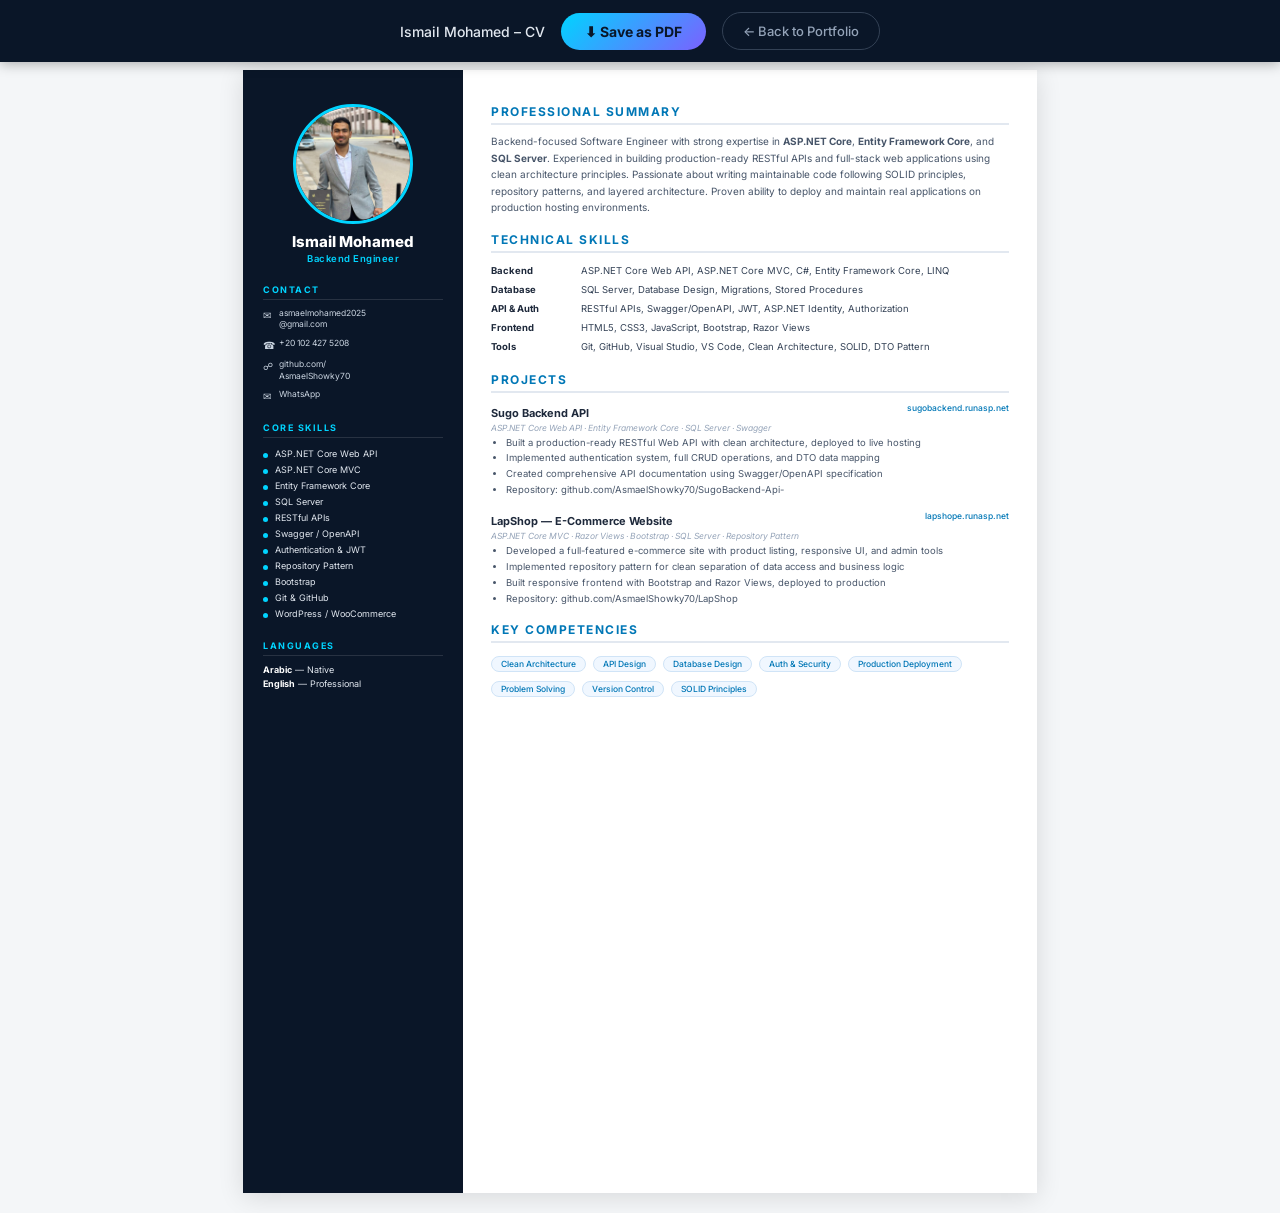
==== cv.html @ 2e8054b8 "Initial commit: Ismail Mohamed Portfolio Website - Modern dark-themed portfolio with hero section, p" ====
<!DOCTYPE html>
<html lang="en">

<head>
    <meta charset="UTF-8" />
    <meta name="viewport" content="width=device-width, initial-scale=1.0" />
    <title>Ismail Mohamed – CV</title>
    <link rel="preconnect" href="https://fonts.googleapis.com" />
    <link rel="preconnect" href="https://fonts.gstatic.com" crossorigin />
    <link href="https://fonts.googleapis.com/css2?family=Inter:wght@400;500;600;700;800&display=swap"
        rel="stylesheet" />
    <style>
        *,
        *::before,
        *::after {
            margin: 0;
            padding: 0;
            box-sizing: border-box;
        }

        html,
        body {
            font-family: 'Inter', 'Segoe UI', sans-serif;
            background: #f4f6f8;
            color: #1e293b;
            -webkit-print-color-adjust: exact !important;
            print-color-adjust: exact !important;
        }

        /* ===== CV Page – fixed A4 dimensions ===== */
        .cv-page {
            width: 794px;
            /* A4 at 96dpi */
            height: 1123px;
            /* A4 at 96dpi */
            margin: 20px auto;
            background: #fff;
            box-shadow: 0 4px 24px rgba(0, 0, 0, 0.12);
            overflow: hidden;
            position: relative;
        }

        /* ===== Two-column layout using absolute positioning (print-safe) ===== */
        .sidebar {
            position: absolute;
            top: 0;
            left: 0;
            width: 220px;
            height: 100%;
            background: #0a1628;
            color: #e2e8f0;
            padding: 34px 20px 24px;
        }

        .main-content {
            margin-left: 220px;
            padding: 34px 28px 24px;
        }

        /* ===== SIDEBAR STYLES ===== */
        .sidebar-photo {
            width: 120px;
            height: 120px;
            border-radius: 50%;
            border: 3px solid #00d4ff;
            object-fit: cover;
            object-position: center top;
            margin: 0 auto 8px;
            display: block;
        }

        .sidebar-name {
            text-align: center;
            font-size: 15px;
            font-weight: 800;
            color: #fff;
        }

        .sidebar-title {
            text-align: center;
            font-size: 9.5px;
            color: #00d4ff;
            font-weight: 600;
            letter-spacing: 0.5px;
            margin-top: 2px;
            margin-bottom: 20px;
        }

        .side-section {
            margin-bottom: 18px;
        }

        .side-section h3 {
            font-size: 9px;
            text-transform: uppercase;
            letter-spacing: 1.5px;
            color: #00d4ff;
            margin-bottom: 8px;
            padding-bottom: 4px;
            border-bottom: 1px solid rgba(255, 255, 255, 0.12);
        }

        .contact-item {
            display: table;
            width: 100%;
            margin-bottom: 7px;
            font-size: 8.5px;
            color: #cbd5e1;
            line-height: 1.35;
        }

        .ci-icon {
            display: table-cell;
            width: 16px;
            vertical-align: top;
            font-size: 10px;
            padding-top: 1px;
        }

        .ci-text {
            display: table-cell;
            vertical-align: top;
        }

        .contact-item a {
            color: #cbd5e1;
            text-decoration: none;
        }

        .skill-list {
            list-style: none;
        }

        .skill-list li {
            font-size: 9px;
            padding: 2.5px 0;
            color: #e2e8f0;
            padding-left: 12px;
            position: relative;
        }

        .skill-list li::before {
            content: '';
            position: absolute;
            left: 0;
            top: 7px;
            width: 5px;
            height: 5px;
            border-radius: 50%;
            background: #00d4ff;
        }

        .lang-item {
            font-size: 9px;
            color: #e2e8f0;
            margin-bottom: 3px;
        }

        .lang-item strong {
            color: #fff;
        }

        /* ===== MAIN CONTENT STYLES ===== */
        .main-section {
            margin-bottom: 16px;
        }

        .main-section h2 {
            font-size: 12px;
            text-transform: uppercase;
            letter-spacing: 1.5px;
            color: #0077b6;
            margin-bottom: 8px;
            padding-bottom: 4px;
            border-bottom: 2px solid #e2e8f0;
        }

        .summary-text {
            font-size: 10px;
            color: #475569;
            line-height: 1.65;
        }

        .skills-table {
            width: 100%;
            border-collapse: collapse;
            font-size: 9.5px;
        }

        .skills-table td {
            padding: 4px 0;
            vertical-align: top;
            color: #334155;
        }

        .skills-table td:first-child {
            width: 90px;
            font-weight: 700;
            color: #1e293b;
        }

        .project-block {
            margin-bottom: 12px;
        }

        .project-block:last-child {
            margin-bottom: 0;
        }

        .project-header {
            margin-bottom: 2px;
        }

        .project-header h3 {
            font-size: 11px;
            font-weight: 700;
            color: #1e293b;
            display: inline;
        }

        .project-link {
            font-size: 8.5px;
            color: #0077b6;
            font-weight: 500;
            float: right;
            margin-top: 2px;
        }

        .project-tech-line {
            font-size: 8.5px;
            color: #94a3b8;
            font-style: italic;
            margin-bottom: 3px;
            clear: both;
        }

        .project-block ul {
            padding-left: 15px;
            font-size: 9.5px;
            color: #475569;
            line-height: 1.55;
        }

        .project-block li {
            margin-bottom: 1px;
        }


        .badge {
            display: inline-block;
            padding: 2px 9px;
            background: #f0f7ff;
            border: 1px solid #d0e4f7;
            border-radius: 8px;
            font-size: 8.5px;
            color: #0077b6;
            font-weight: 500;
            margin: 0 3px 4px 0;
        }

        /* ===== Download Bar ===== */
        .download-bar {
            position: fixed;
            top: 0;
            left: 0;
            right: 0;
            background: #0a1628;
            padding: 12px 24px;
            display: flex;
            align-items: center;
            justify-content: center;
            gap: 16px;
            z-index: 100;
            box-shadow: 0 2px 12px rgba(0, 0, 0, 0.3);
        }

        .download-bar p {
            color: #e2e8f0;
            font-size: 14px;
            font-weight: 500;
        }

        .download-bar .btn-dl {
            padding: 10px 24px;
            background: linear-gradient(135deg, #00d4ff, #7b61ff);
            color: #0a1628;
            border: none;
            border-radius: 50px;
            font-size: 14px;
            font-weight: 700;
            cursor: pointer;
            transition: transform 0.2s, box-shadow 0.2s;
            font-family: inherit;
        }

        .download-bar .btn-dl:hover {
            transform: translateY(-2px);
            box-shadow: 0 4px 20px rgba(0, 212, 255, 0.4);
        }

        .download-bar .btn-back {
            padding: 10px 20px;
            background: transparent;
            color: #94a3b8;
            border: 1px solid #334155;
            border-radius: 50px;
            font-size: 13px;
            font-weight: 500;
            cursor: pointer;
            text-decoration: none;
            transition: all 0.2s;
        }

        .download-bar .btn-back:hover {
            color: #fff;
            border-color: #fff;
        }

        /* ===== PRINT STYLES ===== */
        @media print {
            @page {
                size: A4;
                margin: 0;
            }

            html,
            body {
                background: #fff !important;
                width: 210mm;
                height: 297mm;
            }

            .download-bar {
                display: none !important;
            }

            .cv-page {
                width: 210mm !important;
                height: 297mm !important;
                margin: 0 !important;
                box-shadow: none !important;
                page-break-after: avoid;
            }

            .sidebar {
                position: absolute !important;
                top: 0 !important;
                left: 0 !important;
                width: 58mm !important;
                height: 297mm !important;
                background: #0a1628 !important;
                -webkit-print-color-adjust: exact !important;
                print-color-adjust: exact !important;
            }

            .main-content {
                margin-left: 58mm !important;
            }

            .badge {
                background: #f0f7ff !important;
                border: 1px solid #d0e4f7 !important;
                -webkit-print-color-adjust: exact !important;
                print-color-adjust: exact !important;
            }

            .skill-list li::before {
                background: #00d4ff !important;
                -webkit-print-color-adjust: exact !important;
                print-color-adjust: exact !important;
            }
        }

        @media (max-width: 800px) {
            .cv-page {
                width: 100%;
                height: auto;
            }

            .sidebar {
                position: relative;
                width: 100%;
                height: auto;
            }

            .main-content {
                margin-left: 0;
            }
        }
    </style>
</head>

<body>

    <!-- Top Bar -->
    <div class="download-bar">
        <p>Ismail Mohamed – CV</p>
        <button class="btn-dl" onclick="window.print()">&#11015; Save as PDF</button>
        <a href="index.html" class="btn-back">&larr; Back to Portfolio</a>
    </div>

    <!-- CV Page -->
    <div class="cv-page" id="cvPage" style="margin-top: 70px;">

        <!-- SIDEBAR -->
        <div class="sidebar">
            <img src="img/profile.jpg" alt="Ismail Mohamed" class="sidebar-photo" />
            <div class="sidebar-name">Ismail Mohamed</div>
            <div class="sidebar-title">Backend Engineer</div>

            <!-- Contact -->
            <div class="side-section">
                <h3>Contact</h3>
                <div class="contact-item">
                    <span class="ci-icon">&#9993;</span>
                    <span class="ci-text"><a
                            href="mailto:asmaelmohamed2025@gmail.com">asmaelmohamed2025<br>@gmail.com</a></span>
                </div>
                <div class="contact-item">
                    <span class="ci-icon">&#9742;</span>
                    <span class="ci-text">+20 102 427 5208</span>
                </div>
                <div class="contact-item">
                    <span class="ci-icon">&#9741;</span>
                    <span class="ci-text"><a
                            href="https://github.com/AsmaelShowky70">github.com/<br>AsmaelShowky70</a></span>
                </div>
                <div class="contact-item">
                    <span class="ci-icon">&#9993;</span>
                    <span class="ci-text"><a href="https://wa.me/201024275208">WhatsApp</a></span>
                </div>
            </div>

            <!-- Skills -->
            <div class="side-section">
                <h3>Core Skills</h3>
                <ul class="skill-list">
                    <li>ASP.NET Core Web API</li>
                    <li>ASP.NET Core MVC</li>
                    <li>Entity Framework Core</li>
                    <li>SQL Server</li>
                    <li>RESTful APIs</li>
                    <li>Swagger / OpenAPI</li>
                    <li>Authentication &amp; JWT</li>
                    <li>Repository Pattern</li>
                    <li>Bootstrap</li>
                    <li>Git &amp; GitHub</li>
                    <li>WordPress / WooCommerce</li>
                </ul>
            </div>

            <!-- Languages -->
            <div class="side-section">
                <h3>Languages</h3>
                <div class="lang-item"><strong>Arabic</strong> &mdash; Native</div>
                <div class="lang-item"><strong>English</strong> &mdash; Professional</div>
            </div>
        </div>

        <!-- MAIN CONTENT -->
        <div class="main-content">

            <div class="main-section">
                <h2>Professional Summary</h2>
                <p class="summary-text">
                    Backend-focused Software Engineer with strong expertise in <strong>ASP.NET Core</strong>,
                    <strong>Entity Framework Core</strong>, and <strong>SQL Server</strong>. Experienced in building
                    production-ready RESTful APIs and full-stack web applications using clean architecture principles.
                    Passionate about writing maintainable code following SOLID principles, repository patterns, and
                    layered architecture. Proven ability to deploy and maintain real applications on production
                    hosting environments.
                </p>
            </div>

            <div class="main-section">
                <h2>Technical Skills</h2>
                <table class="skills-table">
                    <tr>
                        <td>Backend</td>
                        <td>ASP.NET Core Web API, ASP.NET Core MVC, C#, Entity Framework Core, LINQ</td>
                    </tr>
                    <tr>
                        <td>Database</td>
                        <td>SQL Server, Database Design, Migrations, Stored Procedures</td>
                    </tr>
                    <tr>
                        <td>API &amp; Auth</td>
                        <td>RESTful APIs, Swagger/OpenAPI, JWT, ASP.NET Identity, Authorization</td>
                    </tr>
                    <tr>
                        <td>Frontend</td>
                        <td>HTML5, CSS3, JavaScript, Bootstrap, Razor Views</td>
                    </tr>
                    <tr>
                        <td>Tools</td>
                        <td>Git, GitHub, Visual Studio, VS Code, Clean Architecture, SOLID, DTO Pattern</td>
                    </tr>
                </table>
            </div>

            <div class="main-section">
                <h2>Projects</h2>
                <div class="project-block">
                    <div class="project-header">
                        <h3>Sugo Backend API</h3>
                        <span class="project-link">sugobackend.runasp.net</span>
                    </div>
                    <div class="project-tech-line">ASP.NET Core Web API &middot; Entity Framework Core &middot; SQL
                        Server &middot; Swagger</div>
                    <ul>
                        <li>Built a production-ready RESTful Web API with clean architecture, deployed to live hosting
                        </li>
                        <li>Implemented authentication system, full CRUD operations, and DTO data mapping</li>
                        <li>Created comprehensive API documentation using Swagger/OpenAPI specification</li>
                        <li>Repository: github.com/AsmaelShowky70/SugoBackend-Api-</li>
                    </ul>
                </div>
                <div class="project-block">
                    <div class="project-header">
                        <h3>LapShop &mdash; E-Commerce Website</h3>
                        <span class="project-link">lapshope.runasp.net</span>
                    </div>
                    <div class="project-tech-line">ASP.NET Core MVC &middot; Razor Views &middot; Bootstrap &middot; SQL
                        Server &middot; Repository Pattern</div>
                    <ul>
                        <li>Developed a full-featured e-commerce site with product listing, responsive UI, and admin
                            tools</li>
                        <li>Implemented repository pattern for clean separation of data access and business logic</li>
                        <li>Built responsive frontend with Bootstrap and Razor Views, deployed to production</li>
                        <li>Repository: github.com/AsmaelShowky70/LapShop</li>
                    </ul>
                </div>
            </div>

            <div class="main-section">
                <h2>Key Competencies</h2>
                <div class="badges">
                    <span class="badge">Clean Architecture</span>
                    <span class="badge">API Design</span>
                    <span class="badge">Database Design</span>
                    <span class="badge">Auth &amp; Security</span>
                    <span class="badge">Production Deployment</span>
                    <span class="badge">Problem Solving</span>
                    <span class="badge">Version Control</span>
                    <span class="badge">SOLID Principles</span>
                </div>
            </div>

        </div>
    </div>

</body>

</html>
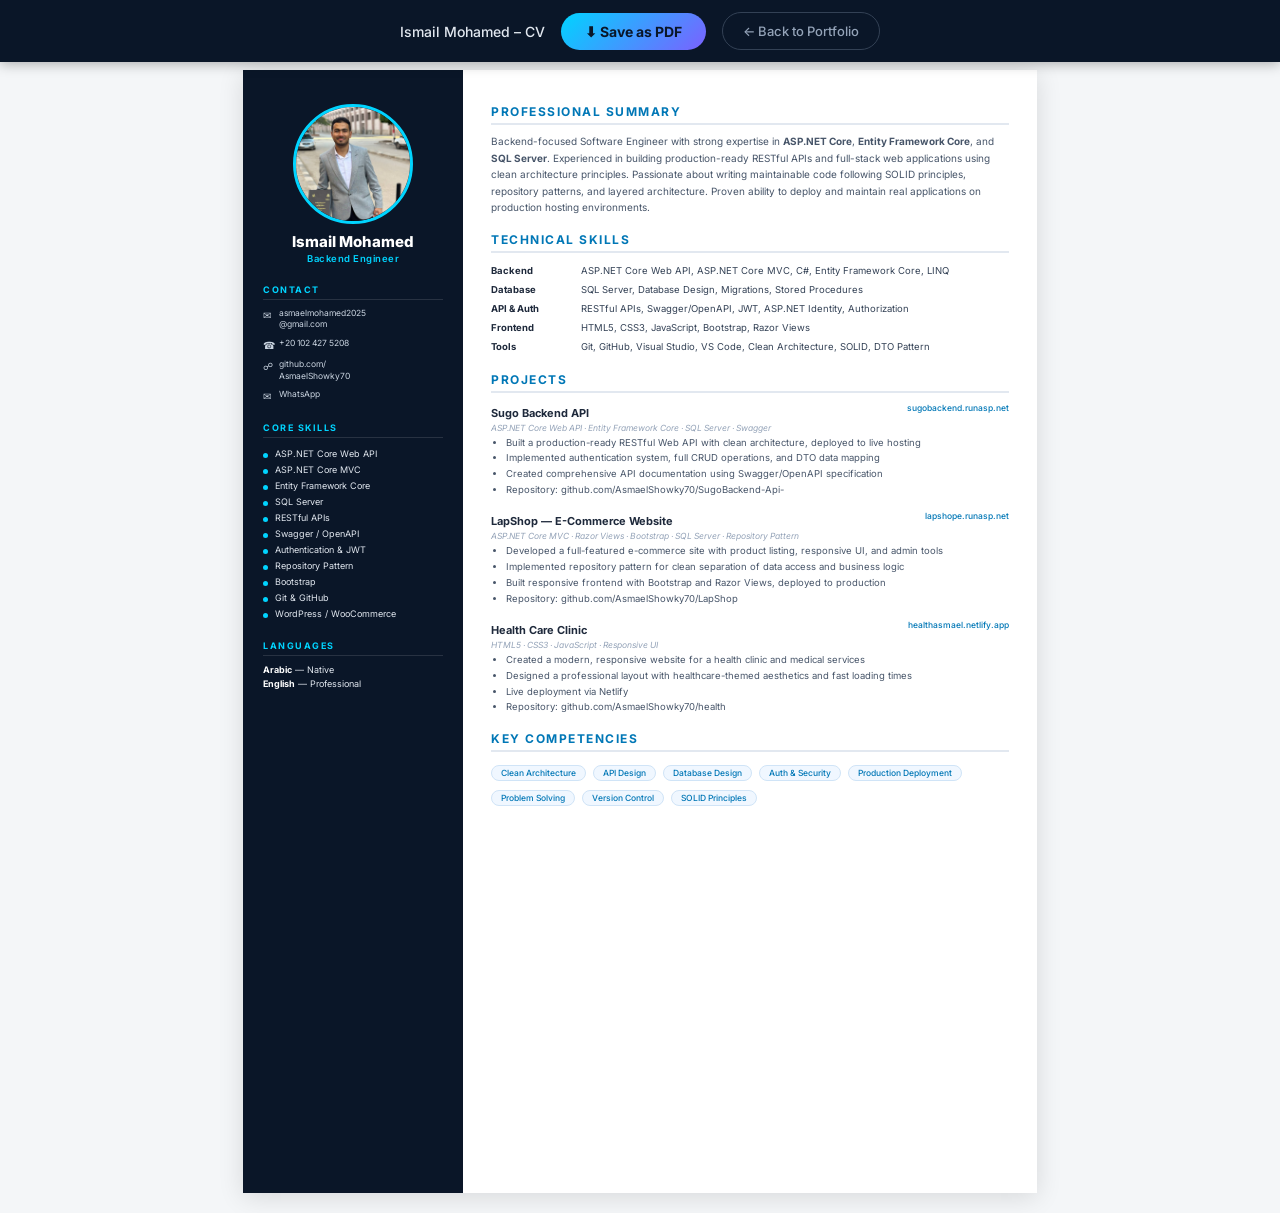
==== commit 3b19f392: "update" ====
--- a/cv.html
+++ b/cv.html
@@ -530,6 +530,19 @@
                         <li>Repository: github.com/AsmaelShowky70/LapShop</li>
                     </ul>
                 </div>
+                <div class="project-block">
+                    <div class="project-header">
+                        <h3>Health Care Clinic</h3>
+                        <span class="project-link">healthasmael.netlify.app</span>
+                    </div>
+                    <div class="project-tech-line">HTML5 &middot; CSS3 &middot; JavaScript &middot; Responsive UI</div>
+                    <ul>
+                        <li>Created a modern, responsive website for a health clinic and medical services</li>
+                        <li>Designed a professional layout with healthcare-themed aesthetics and fast loading times</li>
+                        <li>Live deployment via Netlify</li>
+                        <li>Repository: github.com/AsmaelShowky70/health</li>
+                    </ul>
+                </div>
             </div>
 
             <div class="main-section">
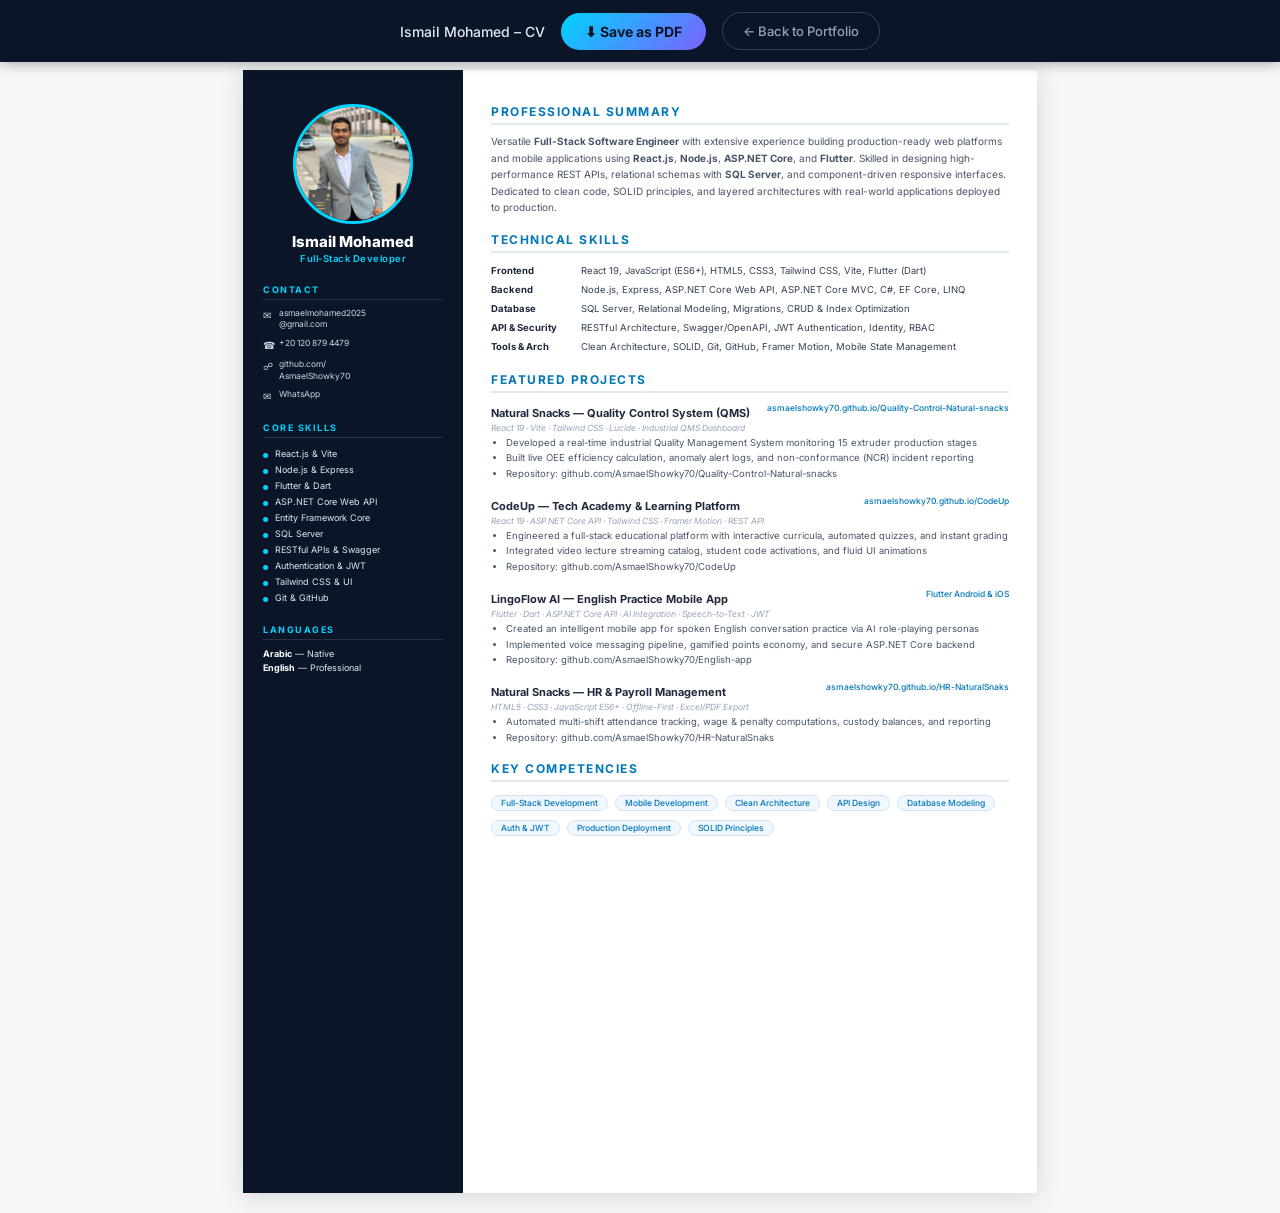
==== commit 99ef0333: "feat: update portfolio to Full-Stack Developer, add 5 new projects, update WhatsApp and GitHub Pages" ====
--- a/cv.html
+++ b/cv.html
@@ -4,7 +4,17 @@
 <head>
     <meta charset="UTF-8" />
     <meta name="viewport" content="width=device-width, initial-scale=1.0" />
-    <title>Ismail Mohamed – CV</title>
+    <title>Ismail Mohamed – CV | Full-Stack Developer</title>
+    <meta name="description"
+        content="Ismail Mohamed CV - Full-Stack Developer & Software Engineer specialized in React.js, Node.js, ASP.NET Core, Flutter, and scalable web solutions." />
+    <meta name="author" content="Ismail Mohamed" />
+    <meta name="robots" content="index, follow" />
+    <link rel="canonical" href="https://asmaelshowky70.github.io/portfolio/cv.html" />
+    <meta property="og:title" content="Ismail Mohamed – CV | Full-Stack Developer" />
+    <meta property="og:description"
+        content="Professional CV of Ismail Mohamed, Full-Stack Developer & Software Engineer." />
+    <meta property="og:type" content="profile" />
+    <meta property="og:url" content="https://asmaelshowky70.github.io/portfolio/cv.html" />
     <link rel="preconnect" href="https://fonts.googleapis.com" />
     <link rel="preconnect" href="https://fonts.gstatic.com" crossorigin />
     <link href="https://fonts.googleapis.com/css2?family=Inter:wght@400;500;600;700;800&display=swap"
@@ -406,7 +416,7 @@
         <div class="sidebar">
             <img src="img/profile.jpg" alt="Ismail Mohamed" class="sidebar-photo" />
             <div class="sidebar-name">Ismail Mohamed</div>
-            <div class="sidebar-title">Backend Engineer</div>
+            <div class="sidebar-title">Full-Stack Developer</div>
 
             <!-- Contact -->
             <div class="side-section">
@@ -418,7 +428,7 @@
                 </div>
                 <div class="contact-item">
                     <span class="ci-icon">&#9742;</span>
-                    <span class="ci-text">+20 102 427 5208</span>
+                    <span class="ci-text">+20 120 879 4479</span>
                 </div>
                 <div class="contact-item">
                     <span class="ci-icon">&#9741;</span>
@@ -427,7 +437,7 @@
                 </div>
                 <div class="contact-item">
                     <span class="ci-icon">&#9993;</span>
-                    <span class="ci-text"><a href="https://wa.me/201024275208">WhatsApp</a></span>
+                    <span class="ci-text"><a href="https://wa.me/201208794479">WhatsApp</a></span>
                 </div>
             </div>
 
@@ -435,17 +445,16 @@
             <div class="side-section">
                 <h3>Core Skills</h3>
                 <ul class="skill-list">
+                    <li>React.js &amp; Vite</li>
+                    <li>Node.js &amp; Express</li>
+                    <li>Flutter &amp; Dart</li>
                     <li>ASP.NET Core Web API</li>
-                    <li>ASP.NET Core MVC</li>
                     <li>Entity Framework Core</li>
                     <li>SQL Server</li>
-                    <li>RESTful APIs</li>
-                    <li>Swagger / OpenAPI</li>
+                    <li>RESTful APIs &amp; Swagger</li>
                     <li>Authentication &amp; JWT</li>
-                    <li>Repository Pattern</li>
-                    <li>Bootstrap</li>
+                    <li>Tailwind CSS &amp; UI</li>
                     <li>Git &amp; GitHub</li>
-                    <li>WordPress / WooCommerce</li>
                 </ul>
             </div>
 
@@ -463,12 +472,12 @@
             <div class="main-section">
                 <h2>Professional Summary</h2>
                 <p class="summary-text">
-                    Backend-focused Software Engineer with strong expertise in <strong>ASP.NET Core</strong>,
-                    <strong>Entity Framework Core</strong>, and <strong>SQL Server</strong>. Experienced in building
-                    production-ready RESTful APIs and full-stack web applications using clean architecture principles.
-                    Passionate about writing maintainable code following SOLID principles, repository patterns, and
-                    layered architecture. Proven ability to deploy and maintain real applications on production
-                    hosting environments.
+                    Versatile <strong>Full-Stack Software Engineer</strong> with extensive experience building
+                    production-ready web platforms and mobile applications using <strong>React.js</strong>,
+                    <strong>Node.js</strong>, <strong>ASP.NET Core</strong>, and <strong>Flutter</strong>. Skilled in
+                    designing high-performance REST APIs, relational schemas with <strong>SQL Server</strong>, and
+                    component-driven responsive interfaces. Dedicated to clean code, SOLID principles, and layered
+                    architectures with real-world applications deployed to production.
                 </p>
             </div>
 
@@ -476,71 +485,75 @@
                 <h2>Technical Skills</h2>
                 <table class="skills-table">
                     <tr>
+                        <td>Frontend</td>
+                        <td>React 19, JavaScript (ES6+), HTML5, CSS3, Tailwind CSS, Vite, Flutter (Dart)</td>
+                    </tr>
+                    <tr>
                         <td>Backend</td>
-                        <td>ASP.NET Core Web API, ASP.NET Core MVC, C#, Entity Framework Core, LINQ</td>
+                        <td>Node.js, Express, ASP.NET Core Web API, ASP.NET Core MVC, C#, EF Core, LINQ</td>
                     </tr>
                     <tr>
                         <td>Database</td>
-                        <td>SQL Server, Database Design, Migrations, Stored Procedures</td>
+                        <td>SQL Server, Relational Modeling, Migrations, CRUD &amp; Index Optimization</td>
                     </tr>
                     <tr>
-                        <td>API &amp; Auth</td>
-                        <td>RESTful APIs, Swagger/OpenAPI, JWT, ASP.NET Identity, Authorization</td>
+                        <td>API &amp; Security</td>
+                        <td>RESTful Architecture, Swagger/OpenAPI, JWT Authentication, Identity, RBAC</td>
                     </tr>
                     <tr>
-                        <td>Frontend</td>
-                        <td>HTML5, CSS3, JavaScript, Bootstrap, Razor Views</td>
-                    </tr>
-                    <tr>
-                        <td>Tools</td>
-                        <td>Git, GitHub, Visual Studio, VS Code, Clean Architecture, SOLID, DTO Pattern</td>
+                        <td>Tools &amp; Arch</td>
+                        <td>Clean Architecture, SOLID, Git, GitHub, Framer Motion, Mobile State Management</td>
                     </tr>
                 </table>
             </div>
 
             <div class="main-section">
-                <h2>Projects</h2>
+                <h2>Featured Projects</h2>
                 <div class="project-block">
                     <div class="project-header">
-                        <h3>Sugo Backend API</h3>
-                        <span class="project-link">sugobackend.runasp.net</span>
+                        <h3>Natural Snacks — Quality Control System (QMS)</h3>
+                        <span class="project-link">asmaelshowky70.github.io/Quality-Control-Natural-snacks</span>
                     </div>
-                    <div class="project-tech-line">ASP.NET Core Web API &middot; Entity Framework Core &middot; SQL
-                        Server &middot; Swagger</div>
+                    <div class="project-tech-line">React 19 &middot; Vite &middot; Tailwind CSS &middot; Lucide &middot; Industrial QMS Dashboard</div>
                     <ul>
-                        <li>Built a production-ready RESTful Web API with clean architecture, deployed to live hosting
-                        </li>
-                        <li>Implemented authentication system, full CRUD operations, and DTO data mapping</li>
-                        <li>Created comprehensive API documentation using Swagger/OpenAPI specification</li>
-                        <li>Repository: github.com/AsmaelShowky70/SugoBackend-Api-</li>
+                        <li>Developed a real-time industrial Quality Management System monitoring 15 extruder production stages</li>
+                        <li>Built live OEE efficiency calculation, anomaly alert logs, and non-conformance (NCR) incident reporting</li>
+                        <li>Repository: github.com/AsmaelShowky70/Quality-Control-Natural-snacks</li>
                     </ul>
                 </div>
                 <div class="project-block">
                     <div class="project-header">
-                        <h3>LapShop &mdash; E-Commerce Website</h3>
-                        <span class="project-link">lapshope.runasp.net</span>
+                        <h3>CodeUp — Tech Academy &amp; Learning Platform</h3>
+                        <span class="project-link">asmaelshowky70.github.io/CodeUp</span>
                     </div>
-                    <div class="project-tech-line">ASP.NET Core MVC &middot; Razor Views &middot; Bootstrap &middot; SQL
-                        Server &middot; Repository Pattern</div>
+                    <div class="project-tech-line">React 19 &middot; ASP.NET Core API &middot; Tailwind CSS &middot; Framer Motion &middot; REST API</div>
                     <ul>
-                        <li>Developed a full-featured e-commerce site with product listing, responsive UI, and admin
-                            tools</li>
-                        <li>Implemented repository pattern for clean separation of data access and business logic</li>
-                        <li>Built responsive frontend with Bootstrap and Razor Views, deployed to production</li>
-                        <li>Repository: github.com/AsmaelShowky70/LapShop</li>
+                        <li>Engineered a full-stack educational platform with interactive curricula, automated quizzes, and instant grading</li>
+                        <li>Integrated video lecture streaming catalog, student code activations, and fluid UI animations</li>
+                        <li>Repository: github.com/AsmaelShowky70/CodeUp</li>
                     </ul>
                 </div>
                 <div class="project-block">
                     <div class="project-header">
-                        <h3>Health Care Clinic</h3>
-                        <span class="project-link">healthasmael.netlify.app</span>
+                        <h3>LingoFlow AI — English Practice Mobile App</h3>
+                        <span class="project-link">Flutter Android &amp; iOS</span>
                     </div>
-                    <div class="project-tech-line">HTML5 &middot; CSS3 &middot; JavaScript &middot; Responsive UI</div>
+                    <div class="project-tech-line">Flutter &middot; Dart &middot; ASP.NET Core API &middot; AI Integration &middot; Speech-to-Text &middot; JWT</div>
                     <ul>
-                        <li>Created a modern, responsive website for a health clinic and medical services</li>
-                        <li>Designed a professional layout with healthcare-themed aesthetics and fast loading times</li>
-                        <li>Live deployment via Netlify</li>
-                        <li>Repository: github.com/AsmaelShowky70/health</li>
+                        <li>Created an intelligent mobile app for spoken English conversation practice via AI role-playing personas</li>
+                        <li>Implemented voice messaging pipeline, gamified points economy, and secure ASP.NET Core backend</li>
+                        <li>Repository: github.com/AsmaelShowky70/English-app</li>
+                    </ul>
+                </div>
+                <div class="project-block">
+                    <div class="project-header">
+                        <h3>Natural Snacks — HR &amp; Payroll Management</h3>
+                        <span class="project-link">asmaelshowky70.github.io/HR-NaturalSnaks</span>
+                    </div>
+                    <div class="project-tech-line">HTML5 &middot; CSS3 &middot; JavaScript ES6+ &middot; Offline-First &middot; Excel/PDF Export</div>
+                    <ul>
+                        <li>Automated multi-shift attendance tracking, wage &amp; penalty computations, custody balances, and reporting</li>
+                        <li>Repository: github.com/AsmaelShowky70/HR-NaturalSnaks</li>
                     </ul>
                 </div>
             </div>
@@ -548,13 +561,13 @@
             <div class="main-section">
                 <h2>Key Competencies</h2>
                 <div class="badges">
+                    <span class="badge">Full-Stack Development</span>
+                    <span class="badge">Mobile Development</span>
                     <span class="badge">Clean Architecture</span>
                     <span class="badge">API Design</span>
-                    <span class="badge">Database Design</span>
-                    <span class="badge">Auth &amp; Security</span>
+                    <span class="badge">Database Modeling</span>
+                    <span class="badge">Auth &amp; JWT</span>
                     <span class="badge">Production Deployment</span>
-                    <span class="badge">Problem Solving</span>
-                    <span class="badge">Version Control</span>
                     <span class="badge">SOLID Principles</span>
                 </div>
             </div>
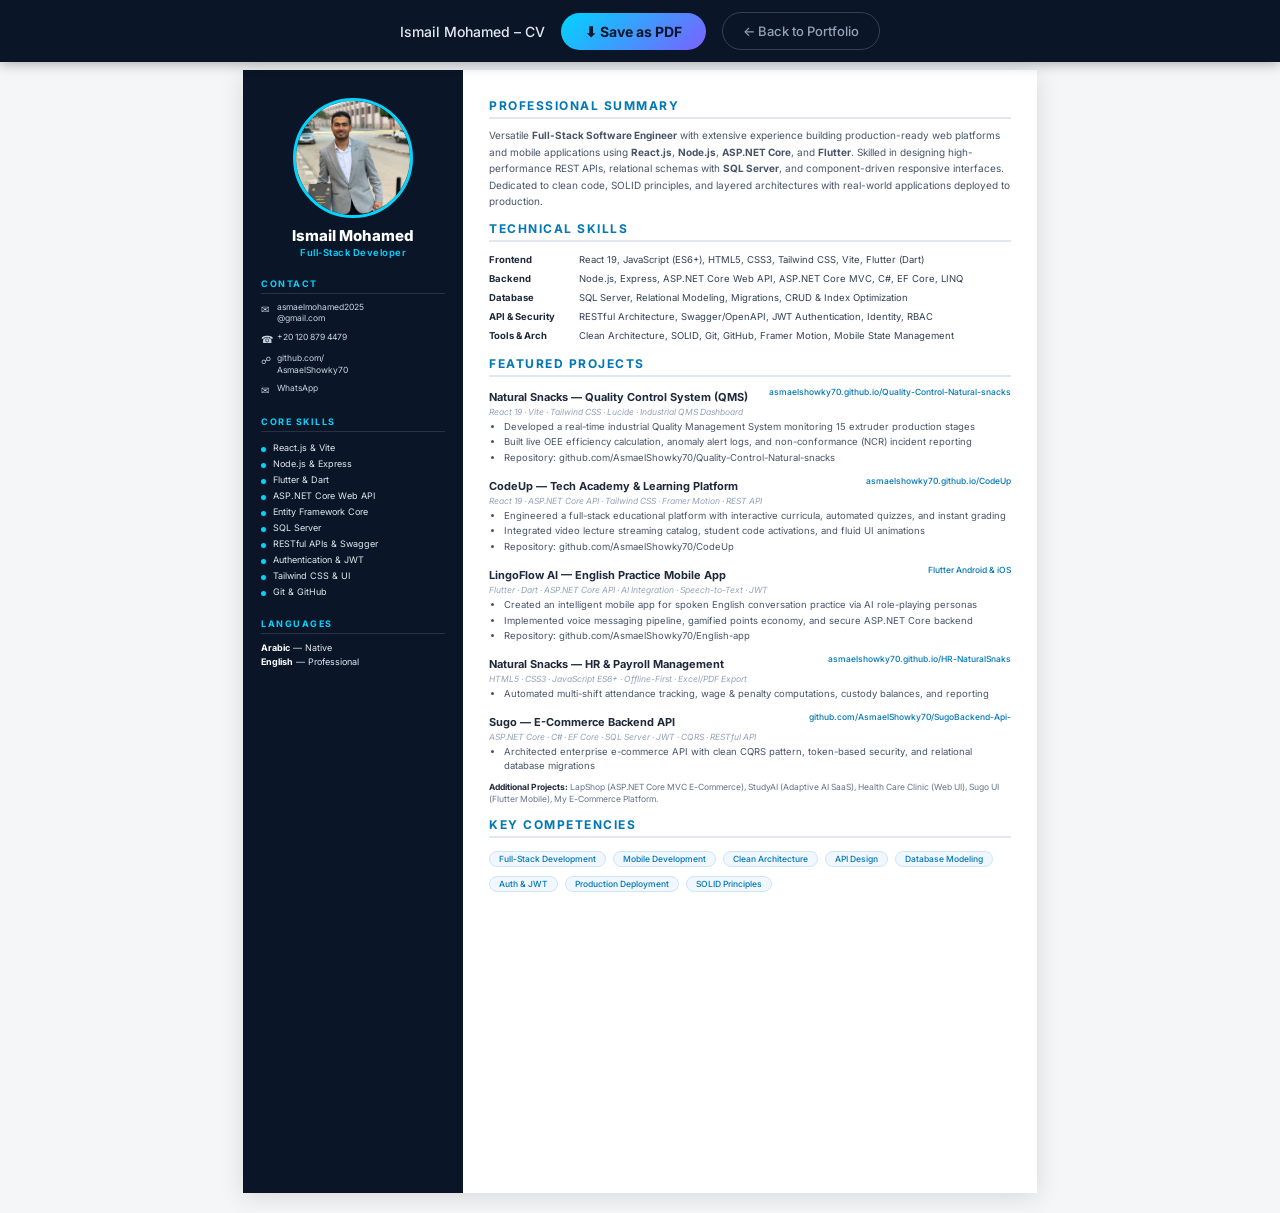
==== commit 97002df2: "feat: display all 10 projects together in portfolio, CV, and README" ====
--- a/cv.html
+++ b/cv.html
@@ -59,12 +59,12 @@
             height: 100%;
             background: #0a1628;
             color: #e2e8f0;
-            padding: 34px 20px 24px;
+            padding: 28px 18px 20px;
         }
 
         .main-content {
             margin-left: 220px;
-            padding: 34px 28px 24px;
+            padding: 28px 26px 20px;
         }
 
         /* ===== SIDEBAR STYLES ===== */
@@ -172,7 +172,7 @@
 
         /* ===== MAIN CONTENT STYLES ===== */
         .main-section {
-            margin-bottom: 16px;
+            margin-bottom: 11px;
         }
 
         .main-section h2 {
@@ -210,7 +210,7 @@
         }
 
         .project-block {
-            margin-bottom: 12px;
+            margin-bottom: 8px;
         }
 
         .project-block:last-child {
@@ -553,8 +553,22 @@
                     <div class="project-tech-line">HTML5 &middot; CSS3 &middot; JavaScript ES6+ &middot; Offline-First &middot; Excel/PDF Export</div>
                     <ul>
                         <li>Automated multi-shift attendance tracking, wage &amp; penalty computations, custody balances, and reporting</li>
-                        <li>Repository: github.com/AsmaelShowky70/HR-NaturalSnaks</li>
                     </ul>
+                </div>
+                <div class="project-block">
+                    <div class="project-header">
+                        <h3>Sugo — E-Commerce Backend API</h3>
+                        <span class="project-link">github.com/AsmaelShowky70/SugoBackend-Api-</span>
+                    </div>
+                    <div class="project-tech-line">ASP.NET Core &middot; C# &middot; EF Core &middot; SQL Server &middot; JWT &middot; CQRS &middot; RESTful API</div>
+                    <ul>
+                        <li>Architected enterprise e-commerce API with clean CQRS pattern, token-based security, and relational database migrations</li>
+                    </ul>
+                </div>
+                <div class="project-block" style="margin-top: 6px; margin-bottom: 2px;">
+                    <div style="font-size: 8.5px; color: #64748b; line-height: 1.4;">
+                        <strong style="color: #1e293b;">Additional Projects:</strong> LapShop (ASP.NET Core MVC E-Commerce), StudyAI (Adaptive AI SaaS), Health Care Clinic (Web UI), Sugo UI (Flutter Mobile), My E-Commerce Platform.
+                    </div>
                 </div>
             </div>
 
